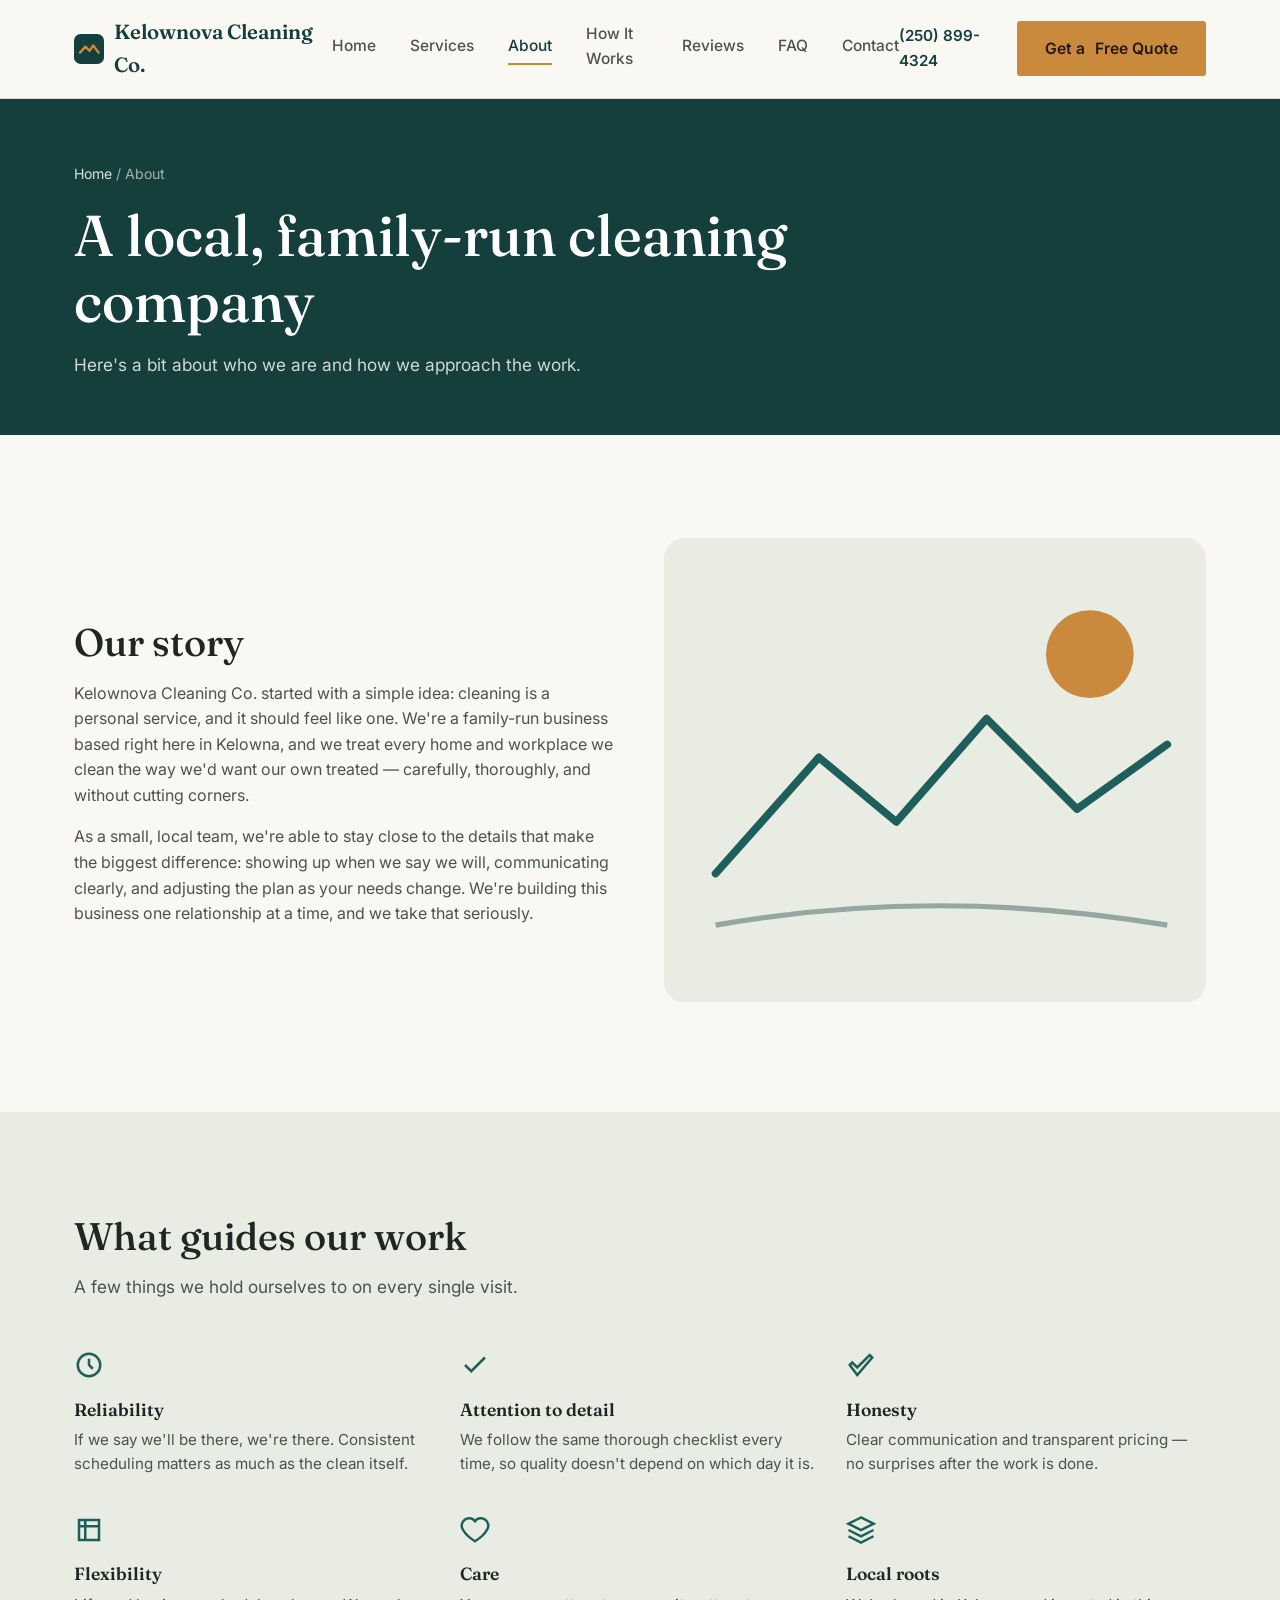
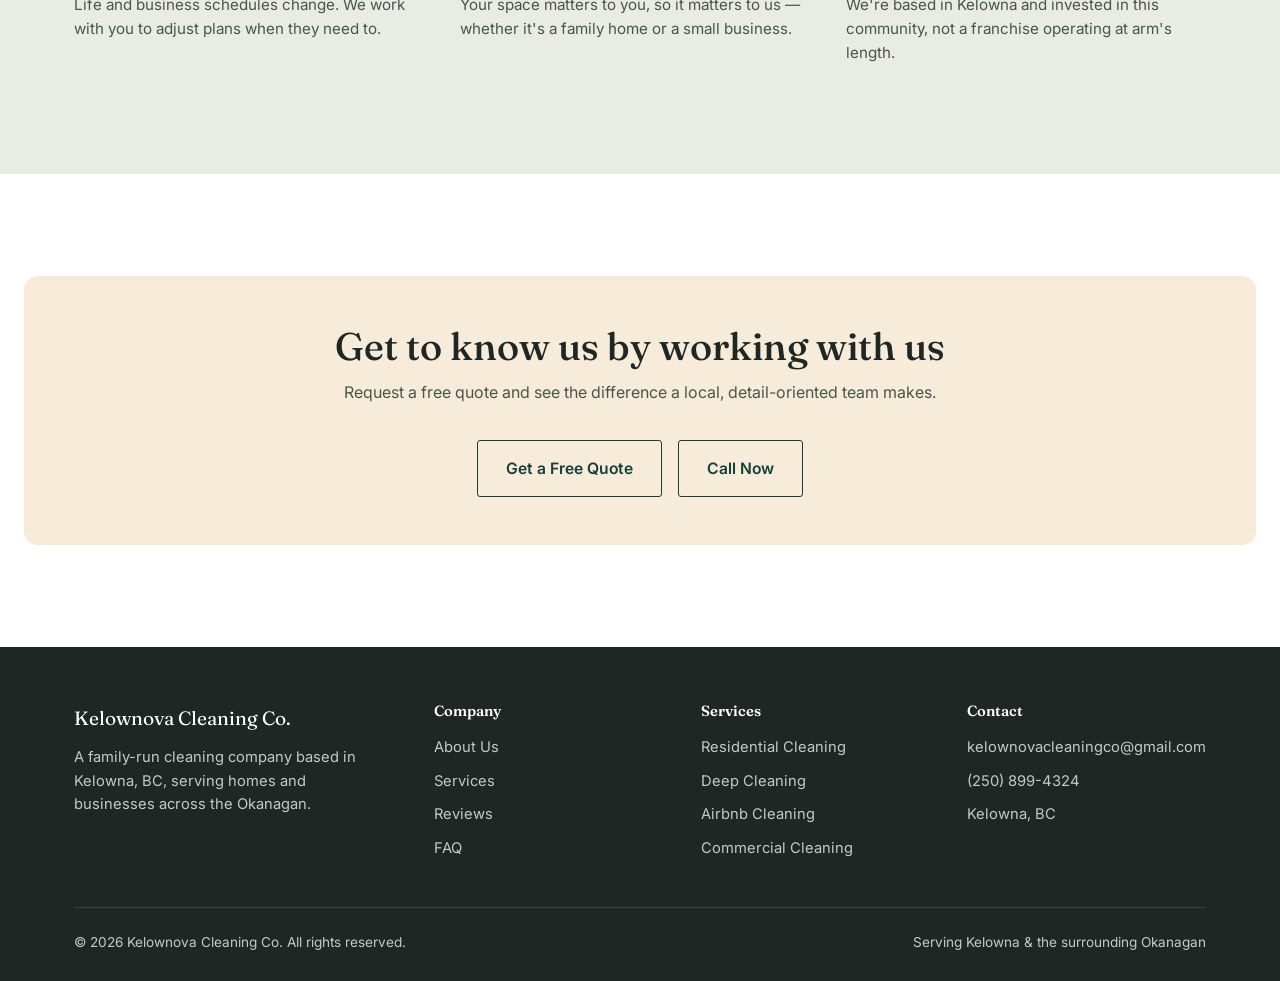
==== about.html @ 409ff2c6 "Add files via upload" ====
<!DOCTYPE html>
<html lang="en-CA">
<head>
<meta charset="UTF-8">
<meta name="viewport" content="width=device-width, initial-scale=1.0">
<title>About Us | Kelownova Cleaning Co. | Kelowna, BC</title>
<meta name="description" content="Kelownova Cleaning Co. is a family-run cleaning company based in Kelowna, BC. Learn about who we are and how we approach every clean.">
<link rel="canonical" href="https://www.kelownovacleaningco.com/about.html">

<meta property="og:type" content="website">
<meta property="og:site_name" content="Kelownova Cleaning Co.">
<meta property="og:title" content="About Kelownova Cleaning Co.">
<meta property="og:description" content="A family-run cleaning company based in Kelowna, BC.">
<meta property="og:url" content="https://www.kelownovacleaningco.com/about.html">
<meta property="og:image" content="https://www.kelownovacleaningco.com/assets/og-image.jpg">
<meta property="og:locale" content="en_CA">
<meta name="twitter:card" content="summary_large_image">

<link rel="icon" href="data:image/svg+xml,<svg xmlns=%22http://www.w3.org/2000/svg%22 viewBox=%220 0 100 100%22><rect width=%22100%22 height=%22100%22 rx=%2222%22 fill=%22%23143f3c%22/><path d=%22M20 62 L38 42 L52 56 L64 38 L82 62%22 stroke=%22%23c98a3e%22 stroke-width=%228%22 fill=%22none%22 stroke-linecap=%22round%22 stroke-linejoin=%22round%22/></svg>">

<link rel="preconnect" href="https://fonts.googleapis.com">
<link rel="preconnect" href="https://fonts.gstatic.com" crossorigin>
<link href="https://fonts.googleapis.com/css2?family=Fraunces:opsz,wght@9..144,500;9..144,600&family=Inter:wght@400;500;600;700&display=swap" rel="stylesheet">
<link rel="stylesheet" href="style.css">
</head>
<body>

<a class="skip-link" href="#main">Skip to main content</a>

<header class="site-header">
  <nav class="nav container" aria-label="Primary">
    <a href="index.html" class="brand">
      <svg width="30" height="30" viewBox="0 0 100 100" aria-hidden="true"><rect width="100" height="100" rx="22" fill="#143f3c"/><path d="M20 62 L38 42 L52 56 L64 38 L82 62" stroke="#c98a3e" stroke-width="8" fill="none" stroke-linecap="round" stroke-linejoin="round"/></svg>
      Kelownova Cleaning Co.
    </a>
    <button class="nav-toggle" aria-expanded="false" aria-controls="nav-links" aria-label="Toggle navigation menu">
      <span></span><span></span><span></span>
    </button>
    <div class="nav-links" id="nav-links">
      <a href="index.html">Home</a>
      <a href="services.html">Services</a>
      <a href="about.html" aria-current="page">About</a>
      <a href="index.html#how-it-works">How It Works</a>
      <a href="index.html#reviews">Reviews</a>
      <a href="index.html#faq">FAQ</a>
      <a href="contact.html">Contact</a>
    </div>
    <div class="nav-cta">
      <span class="nav-phone">(250) 899-4324</span>
      <a href="contact.html" class="btn btn-primary"><span class="btn-text-full">Get a</span> Free Quote</a>
    </div>
  </nav>
</header>

<main id="main">

  <div class="page-hero">
    <div class="container">
      <div class="breadcrumb"><a href="index.html">Home</a> / About</div>
      <h1>A local, family-run cleaning company</h1>
      <p>Here's a bit about who we are and how we approach the work.</p>
    </div>
  </div>

  <section class="bg-cream">
    <div class="container">
      <div class="about-hero-split">
        <div class="reveal">
          <h2>Our story</h2>
          <p>Kelownova Cleaning Co. started with a simple idea: cleaning is a personal service, and it should feel like one. We're a family-run business based right here in Kelowna, and we treat every home and workplace we clean the way we'd want our own treated &mdash; carefully, thoroughly, and without cutting corners.</p>
          <p>As a small, local team, we're able to stay close to the details that make the biggest difference: showing up when we say we will, communicating clearly, and adjusting the plan as your needs change. We're building this business one relationship at a time, and we take that seriously.</p>
        </div>
        <div class="reveal" aria-hidden="true">
          <svg viewBox="0 0 420 360" fill="none" xmlns="http://www.w3.org/2000/svg">
            <rect width="420" height="360" rx="16" fill="#e8ece3"/>
            <path d="M40 260 L120 170 L180 220 L250 140 L320 210 L390 160" stroke="#1f5f5b" stroke-width="6" fill="none" stroke-linecap="round" stroke-linejoin="round"/>
            <circle cx="330" cy="90" r="34" fill="#c98a3e"/>
            <path d="M40 300 Q210 270 390 300" stroke="#143f3c" stroke-width="4" fill="none" opacity="0.4"/>
          </svg>
        </div>
      </div>
    </div>
  </section>

  <section class="why">
    <div class="container">
      <div class="section-head reveal">
        <h2>What guides our work</h2>
        <p>A few things we hold ourselves to on every single visit.</p>
      </div>
      <div class="values-grid">
        <div class="value-card reveal">
          <svg width="30" height="30" viewBox="0 0 24 24" fill="none" stroke="#1f5f5b" stroke-width="2"><circle cx="12" cy="12" r="9"/><path d="M12 7v5l3 3"/></svg>
          <h3>Reliability</h3>
          <p>If we say we'll be there, we're there. Consistent scheduling matters as much as the clean itself.</p>
        </div>
        <div class="value-card reveal">
          <svg width="30" height="30" viewBox="0 0 24 24" fill="none" stroke="#1f5f5b" stroke-width="2"><path d="M20 6L9 17l-5-5"/></svg>
          <h3>Attention to detail</h3>
          <p>We follow the same thorough checklist every time, so quality doesn't depend on which day it is.</p>
        </div>
        <div class="value-card reveal">
          <svg width="30" height="30" viewBox="0 0 24 24" fill="none" stroke="#1f5f5b" stroke-width="2"><path d="M3 12l2-2 4 4L19 4l2 2L9 20z"/></svg>
          <h3>Honesty</h3>
          <p>Clear communication and transparent pricing &mdash; no surprises after the work is done.</p>
        </div>
        <div class="value-card reveal">
          <svg width="30" height="30" viewBox="0 0 24 24" fill="none" stroke="#1f5f5b" stroke-width="2"><path d="M4 4h16v16H4zM4 9h16M9 4v16"/></svg>
          <h3>Flexibility</h3>
          <p>Life and business schedules change. We work with you to adjust plans when they need to.</p>
        </div>
        <div class="value-card reveal">
          <svg width="30" height="30" viewBox="0 0 24 24" fill="none" stroke="#1f5f5b" stroke-width="2"><path d="M12 21s-7-4.35-9.5-9A5.5 5.5 0 0112 5a5.5 5.5 0 019.5 7c-2.5 4.65-9.5 9-9.5 9z"/></svg>
          <h3>Care</h3>
          <p>Your space matters to you, so it matters to us &mdash; whether it's a family home or a small business.</p>
        </div>
        <div class="value-card reveal">
          <svg width="30" height="30" viewBox="0 0 24 24" fill="none" stroke="#1f5f5b" stroke-width="2"><path d="M12 2L2 7l10 5 10-5-10-5zM2 17l10 5 10-5M2 12l10 5 10-5"/></svg>
          <h3>Local roots</h3>
          <p>We're based in Kelowna and invested in this community, not a franchise operating at arm's length.</p>
        </div>
      </div>
    </div>
  </section>

  <section class="bg-paper">
    <div class="cta-banner reveal">
      <h2>Get to know us by working with us</h2>
      <p>Request a free quote and see the difference a local, detail-oriented team makes.</p>
      <div class="hero-actions">
        <a href="contact.html" class="btn btn-outline">Get a Free Quote</a>
        <a href="tel:+12508994324" class="btn btn-outline">Call Now</a>
      </div>
    </div>
  </section>

</main>

<footer class="site-footer">
  <div class="container">
    <div class="footer-grid">
      <div>
        <div class="footer-brand">Kelownova Cleaning Co.</div>
        <p style="max-width:32ch; font-size:0.92rem;">A family-run cleaning company based in Kelowna, BC, serving homes and businesses across the Okanagan.</p>
      </div>
      <div>
        <h4>Company</h4>
        <ul>
          <li><a href="about.html">About Us</a></li>
          <li><a href="services.html">Services</a></li>
          <li><a href="index.html#reviews">Reviews</a></li>
          <li><a href="index.html#faq">FAQ</a></li>
        </ul>
      </div>
      <div>
        <h4>Services</h4>
        <ul>
          <li><a href="services.html#residential">Residential Cleaning</a></li>
          <li><a href="services.html#deep-cleaning">Deep Cleaning</a></li>
          <li><a href="services.html#airbnb">Airbnb Cleaning</a></li>
          <li><a href="services.html#commercial">Commercial Cleaning</a></li>
        </ul>
      </div>
      <div>
        <h4>Contact</h4>
        <ul>
          <li><a href="mailto:kelownovacleaningco@gmail.com">kelownovacleaningco@gmail.com</a></li>
          <li><a href="tel:+12508994324">(250) 899-4324</a></li>
          <li>Kelowna, BC</li>
        </ul>
      </div>
    </div>
    <div class="footer-bottom">
      <span>&copy; <span id="year"></span> Kelownova Cleaning Co. All rights reserved.</span>
      <span>Serving Kelowna &amp; the surrounding Okanagan</span>
    </div>
  </div>
</footer>

<script src="script.js"></script>
</body>
</html>
---- style.css ----
/* ============================================================
   Kelownova Cleaning Co. — Stylesheet
   Design language: Okanagan lake + orchard, warm and grounded.
   Fonts: Fraunces (display) / Inter (body & UI)
   ============================================================ */

/* ---------- Reset ---------- */
*,
*::before,
*::after {
  box-sizing: border-box;
}

html {
  scroll-behavior: smooth;
}

@media (prefers-reduced-motion: reduce) {
  html {
    scroll-behavior: auto;
  }
  *,
  *::before,
  *::after {
    animation-duration: 0.01ms !important;
    animation-iteration-count: 1 !important;
    transition-duration: 0.01ms !important;
    scroll-behavior: auto !important;
  }
}

body,
h1, h2, h3, h4, p, ul, ol, figure {
  margin: 0;
}

ul, ol {
  padding: 0;
  list-style: none;
}

img {
  max-width: 100%;
  display: block;
}

a {
  color: inherit;
  text-decoration: none;
}

button {
  font: inherit;
  cursor: pointer;
  border: none;
  background: none;
}

input, select, textarea {
  font: inherit;
  color: inherit;
}

/* ---------- Tokens ---------- */
:root {
  --cream: #faf8f3;
  --paper: #ffffff;
  --ink: #1e2723;
  --ink-soft: #4a544e;
  --lake: #1f5f5b;
  --lake-dark: #143f3c;
  --lake-tint: #e7f0ee;
  --gold: #c98a3e;
  --gold-dark: #a86f2c;
  --gold-tint: #f7ecd9;
  --sage: #e8ece3;
  --line: #ddd8ca;
  --shadow: 0 20px 40px -24px rgba(20, 34, 30, 0.35);

  --font-display: "Fraunces", Georgia, serif;
  --font-body: "Inter", -apple-system, BlinkMacSystemFont, "Segoe UI", sans-serif;

  --max: 1180px;
  --radius: 6px;
  --radius-lg: 14px;
}

/* ---------- Base ---------- */
body {
  font-family: var(--font-body);
  color: var(--ink);
  background: var(--cream);
  line-height: 1.6;
  -webkit-font-smoothing: antialiased;
}

h1, h2, h3, h4 {
  font-family: var(--font-display);
  color: var(--ink);
  line-height: 1.15;
  font-weight: 600;
}

h1 { font-size: clamp(2.3rem, 4.5vw, 3.6rem); font-weight: 500; }
h2 { font-size: clamp(1.8rem, 3vw, 2.5rem); font-weight: 500; }
h3 { font-size: 1.35rem; }

p {
  max-width: 62ch;
}

.container {
  width: 100%;
  max-width: var(--max);
  margin-inline: auto;
  padding-inline: 24px;
}

section {
  padding-block: clamp(56px, 8vw, 104px);
}

.section-head {
  max-width: 640px;
  margin-bottom: 44px;
}

.section-head p {
  color: var(--ink-soft);
  font-size: 1.08rem;
  margin-top: 14px;
}

.section-head.center {
  margin-inline: auto;
  text-align: center;
}

/* Skip link */
.skip-link {
  position: absolute;
  left: -999px;
  top: auto;
  background: var(--lake-dark);
  color: #fff;
  padding: 12px 20px;
  border-radius: var(--radius);
  z-index: 200;
}

.skip-link:focus {
  left: 24px;
  top: 24px;
}

/* Focus visibility */
a:focus-visible,
button:focus-visible,
input:focus-visible,
select:focus-visible,
textarea:focus-visible,
summary:focus-visible {
  outline: 2.5px solid var(--gold-dark);
  outline-offset: 3px;
  border-radius: 3px;
}

/* ---------- Buttons ---------- */
.btn {
  display: inline-flex;
  align-items: center;
  gap: 10px;
  padding: 15px 28px;
  border-radius: 3px;
  font-weight: 600;
  font-size: 0.98rem;
  transition: transform 0.18s ease, box-shadow 0.18s ease, background 0.18s ease;
  white-space: nowrap;
}

.btn-primary {
  background: var(--gold);
  color: #26170a;
}

.btn-primary:hover {
  background: var(--gold-dark);
  transform: translateY(-1px);
}

.btn-secondary {
  background: transparent;
  color: var(--paper);
  border: 1.5px solid rgba(255, 255, 255, 0.55);
}

.btn-secondary:hover {
  background: rgba(255, 255, 255, 0.12);
}

.btn-outline {
  background: transparent;
  color: var(--lake-dark);
  border: 1.5px solid var(--lake-dark);
}

.btn-outline:hover {
  background: var(--lake-dark);
  color: #fff;
}

.btn-block {
  width: 100%;
  justify-content: center;
}

/* ---------- Header ---------- */
.site-header {
  position: sticky;
  top: 0;
  z-index: 100;
  background: rgba(250, 248, 243, 0.92);
  backdrop-filter: blur(8px);
  border-bottom: 1px solid var(--line);
}

.nav {
  display: flex;
  align-items: center;
  justify-content: space-between;
  padding-block: 16px;
}

.brand {
  display: flex;
  align-items: center;
  gap: 10px;
  font-family: var(--font-display);
  font-size: 1.28rem;
  color: var(--lake-dark);
  font-weight: 600;
}

.brand svg { flex-shrink: 0; }

.nav-links {
  display: flex;
  align-items: center;
  gap: 34px;
}

.nav-links a {
  font-size: 0.97rem;
  font-weight: 500;
  color: var(--ink-soft);
  position: relative;
  padding-bottom: 4px;
}

.nav-links a:hover,
.nav-links a[aria-current="page"] {
  color: var(--lake-dark);
}

.nav-links a[aria-current="page"]::after {
  content: "";
  position: absolute;
  left: 0;
  right: 0;
  bottom: -2px;
  height: 2px;
  background: var(--gold);
}

.nav-cta {
  display: flex;
  align-items: center;
  gap: 18px;
}

.nav-phone {
  display: none;
  font-weight: 600;
  color: var(--lake-dark);
  font-size: 0.95rem;
}

.nav-toggle {
  display: none;
  flex-direction: column;
  gap: 5px;
  padding: 8px;
}

.nav-toggle span {
  width: 24px;
  height: 2px;
  background: var(--ink);
  transition: transform 0.2s ease, opacity 0.2s ease;
}

.nav-toggle[aria-expanded="true"] span:nth-child(1) {
  transform: translateY(7px) rotate(45deg);
}
.nav-toggle[aria-expanded="true"] span:nth-child(2) {
  opacity: 0;
}
.nav-toggle[aria-expanded="true"] span:nth-child(3) {
  transform: translateY(-7px) rotate(-45deg);
}

@media (min-width: 860px) {
  .nav-phone { display: block; }
}

@media (max-width: 859px) {
  .nav-toggle { display: flex; }

  .nav-links {
    position: fixed;
    inset: 65px 0 0 0;
    background: var(--cream);
    flex-direction: column;
    justify-content: flex-start;
    align-items: flex-start;
    padding: 32px 28px;
    gap: 22px;
    transform: translateX(100%);
    transition: transform 0.28s ease;
    overflow-y: auto;
  }

  .nav-links.open {
    transform: translateX(0);
  }

  .nav-links a {
    font-size: 1.15rem;
  }

  .nav-cta .btn span.btn-text-full { display: none; }
}

/* ---------- Hero ---------- */
.hero {
  background: var(--lake-dark);
  color: #fff;
  position: relative;
  overflow: hidden;
}

.hero .container {
  display: grid;
  grid-template-columns: 1.1fr 0.9fr;
  gap: 48px;
  align-items: center;
  padding-block: clamp(56px, 9vw, 110px);
}

.hero-eyebrow {
  color: var(--gold);
  font-weight: 600;
  font-size: 0.95rem;
  margin-bottom: 18px;
  display: block;
}

.hero h1 {
  color: #fff;
}

.hero-lede {
  color: rgba(255, 255, 255, 0.82);
  font-size: 1.15rem;
  margin-top: 22px;
  max-width: 46ch;
}

.hero-actions {
  display: flex;
  flex-wrap: wrap;
  gap: 16px;
  margin-top: 34px;
}

.hero-trust {
  display: flex;
  gap: 28px;
  margin-top: 46px;
  flex-wrap: wrap;
}

.hero-trust div {
  border-left: 2px solid rgba(255, 255, 255, 0.25);
  padding-left: 14px;
}

.hero-trust strong {
  display: block;
  font-family: var(--font-display);
  font-size: 1.15rem;
  color: var(--gold);
}

.hero-trust span {
  font-size: 0.88rem;
  color: rgba(255, 255, 255, 0.7);
}

.hero-art {
  position: relative;
}

.hero-art svg {
  width: 100%;
  height: auto;
}

@media (max-width: 900px) {
  .hero .container {
    grid-template-columns: 1fr;
  }
  .hero-art {
    order: -1;
    max-width: 340px;
    margin-inline: auto;
  }
}

/* ---------- Trust bar ---------- */
.trust-bar {
  background: var(--paper);
  border-bottom: 1px solid var(--line);
  padding-block: 26px;
}

.trust-bar .container {
  display: flex;
  flex-wrap: wrap;
  gap: 20px 40px;
  justify-content: space-between;
  align-items: center;
}

.trust-item {
  display: flex;
  align-items: center;
  gap: 10px;
  font-size: 0.93rem;
  color: var(--ink-soft);
  font-weight: 500;
}

.trust-item svg {
  color: var(--lake);
  flex-shrink: 0;
}

/* ---------- Cards / grids ---------- */
.grid-3 {
  display: grid;
  grid-template-columns: repeat(3, 1fr);
  gap: 26px;
}

.grid-2 {
  display: grid;
  grid-template-columns: repeat(2, 1fr);
  gap: 26px;
}

@media (max-width: 860px) {
  .grid-3 { grid-template-columns: 1fr 1fr; }
}
@media (max-width: 600px) {
  .grid-3, .grid-2 { grid-template-columns: 1fr; }
}

.service-card {
  background: var(--paper);
  border: 1px solid var(--line);
  border-radius: var(--radius-lg);
  padding: 30px 26px;
  transition: border-color 0.2s ease, transform 0.2s ease;
}

.service-card:hover {
  border-color: var(--lake);
  transform: translateY(-3px);
}

.service-card .icon {
  width: 46px;
  height: 46px;
  border-radius: 10px;
  background: var(--lake-tint);
  color: var(--lake-dark);
  display: flex;
  align-items: center;
  justify-content: center;
  margin-bottom: 18px;
}

.service-card h3 {
  margin-bottom: 10px;
  font-size: 1.2rem;
}

.service-card p {
  color: var(--ink-soft);
  font-size: 0.97rem;
}

.service-card a.card-link {
  display: inline-block;
  margin-top: 16px;
  font-weight: 600;
  color: var(--lake-dark);
  font-size: 0.92rem;
  border-bottom: 1.5px solid var(--gold);
}

/* ---------- Why choose us ---------- */
.why {
  background: var(--sage);
}

.why-list {
  display: grid;
  grid-template-columns: repeat(2, 1fr);
  gap: 30px 40px;
}

@media (max-width: 700px) {
  .why-list { grid-template-columns: 1fr; }
}

.why-item {
  display: flex;
  gap: 18px;
}

.why-item .num {
  font-family: var(--font-display);
  font-size: 1.6rem;
  color: var(--gold-dark);
  flex-shrink: 0;
  width: 44px;
}

.why-item h3 {
  font-size: 1.1rem;
  margin-bottom: 6px;
}

.why-item p {
  color: var(--ink-soft);
  font-size: 0.96rem;
}

/* ---------- How it works ---------- */
.steps {
  display: grid;
  grid-template-columns: repeat(4, 1fr);
  gap: 26px;
  counter-reset: step;
}

@media (max-width: 900px) {
  .steps { grid-template-columns: 1fr 1fr; }
}
@media (max-width: 560px) {
  .steps { grid-template-columns: 1fr; }
}

.step {
  position: relative;
  padding-top: 8px;
}

.step .step-number {
  font-family: var(--font-display);
  font-size: 2.4rem;
  color: var(--lake);
  opacity: 0.35;
  display: block;
  margin-bottom: 10px;
}

.step h3 {
  font-size: 1.08rem;
  margin-bottom: 8px;
}

.step p {
  color: var(--ink-soft);
  font-size: 0.94rem;
}

/* ---------- Reviews ---------- */
.reviews {
  background: var(--lake-dark);
  color: #fff;
}

.reviews .section-head p {
  color: rgba(255, 255, 255, 0.75);
}

.reviews .section-head h2 {
  color: #fff;
}

.review-card {
  background: rgba(255, 255, 255, 0.06);
  border: 1px dashed rgba(255, 255, 255, 0.3);
  border-radius: var(--radius-lg);
  padding: 28px;
}

.review-card .stars {
  color: var(--gold);
  letter-spacing: 2px;
  margin-bottom: 14px;
}

.review-card p.quote {
  font-style: italic;
  color: rgba(255, 255, 255, 0.85);
  font-size: 0.98rem;
}

.review-card .who {
  margin-top: 16px;
  font-size: 0.88rem;
  color: rgba(255, 255, 255, 0.6);
}

/* ---------- Service area ---------- */
.area-list {
  display: flex;
  flex-wrap: wrap;
  gap: 12px;
  margin-top: 8px;
}

.area-chip {
  padding: 9px 18px;
  background: var(--paper);
  border: 1px solid var(--line);
  border-radius: 999px;
  font-size: 0.9rem;
  font-weight: 500;
  color: var(--ink-soft);
}

/* ---------- FAQ ---------- */
.faq-list {
  max-width: 780px;
}

.faq-item {
  border-bottom: 1px solid var(--line);
}

.faq-item summary {
  padding: 20px 4px;
  font-weight: 600;
  font-size: 1.02rem;
  cursor: pointer;
  display: flex;
  justify-content: space-between;
  align-items: center;
  gap: 16px;
  list-style: none;
}

.faq-item summary::-webkit-details-marker {
  display: none;
}

.faq-item summary .plus {
  flex-shrink: 0;
  width: 22px;
  height: 22px;
  position: relative;
}

.faq-item summary .plus::before,
.faq-item summary .plus::after {
  content: "";
  position: absolute;
  background: var(--lake-dark);
  transition: transform 0.2s ease;
}

.faq-item summary .plus::before {
  left: 0; top: 50%; width: 100%; height: 2px; transform: translateY(-50%);
}

.faq-item summary .plus::after {
  top: 0; left: 50%; height: 100%; width: 2px; transform: translateX(-50%);
}

.faq-item[open] summary .plus::after {
  transform: translateX(-50%) rotate(90deg);
  opacity: 0;
}

.faq-item .faq-answer {
  padding: 0 4px 22px;
  color: var(--ink-soft);
  max-width: 68ch;
}

/* ---------- CTA banner ---------- */
.cta-banner {
  background: var(--gold-tint);
  border-radius: var(--radius-lg);
  padding: 48px;
  text-align: center;
  margin-inline: 24px;
}

.cta-banner h2 {
  margin-bottom: 12px;
}

.cta-banner p {
  color: var(--ink-soft);
  margin-inline: auto;
  margin-bottom: 26px;
}

.cta-banner .hero-actions {
  justify-content: center;
}

/* ---------- Footer ---------- */
.site-footer {
  background: var(--ink);
  color: rgba(255, 255, 255, 0.75);
  padding-block: 56px 28px;
}

.footer-grid {
  display: grid;
  grid-template-columns: 1.4fr 1fr 1fr 1fr;
  gap: 32px;
  padding-bottom: 36px;
  border-bottom: 1px solid rgba(255, 255, 255, 0.12);
}

@media (max-width: 760px) {
  .footer-grid { grid-template-columns: 1fr 1fr; }
}
@media (max-width: 480px) {
  .footer-grid { grid-template-columns: 1fr; }
}

.footer-brand {
  font-family: var(--font-display);
  color: #fff;
  font-size: 1.2rem;
  margin-bottom: 12px;
}

.footer-grid h4 {
  color: #fff;
  font-size: 0.92rem;
  margin-bottom: 16px;
  font-weight: 600;
}

.footer-grid ul li {
  margin-bottom: 10px;
  font-size: 0.92rem;
}

.footer-grid ul li a:hover {
  color: #fff;
}

.footer-bottom {
  padding-top: 24px;
  font-size: 0.85rem;
  display: flex;
  justify-content: space-between;
  flex-wrap: wrap;
  gap: 10px;
}

/* ---------- Page hero (interior pages) ---------- */
.page-hero {
  background: var(--lake-dark);
  color: #fff;
  padding-block: 64px 56px;
}

.page-hero h1 {
  color: #fff;
  max-width: 20ch;
}

.page-hero p {
  color: rgba(255, 255, 255, 0.8);
  margin-top: 16px;
  font-size: 1.08rem;
}

.breadcrumb {
  font-size: 0.88rem;
  color: rgba(255, 255, 255, 0.6);
  margin-bottom: 18px;
}

.breadcrumb a { color: rgba(255, 255, 255, 0.85); }

/* ---------- Services page ---------- */
.service-detail {
  display: grid;
  grid-template-columns: 0.9fr 1.1fr;
  gap: 48px;
  align-items: start;
  padding-block: 52px;
  border-bottom: 1px solid var(--line);
}

.service-detail:last-of-type {
  border-bottom: none;
}

@media (max-width: 800px) {
  .service-detail {
    grid-template-columns: 1fr;
    gap: 22px;
  }
}

.service-detail .icon-lg {
  width: 58px;
  height: 58px;
  border-radius: 14px;
  background: var(--lake-tint);
  color: var(--lake-dark);
  display: flex;
  align-items: center;
  justify-content: center;
  margin-bottom: 18px;
}

.service-detail .tag {
  display: inline-block;
  background: var(--gold-tint);
  color: var(--gold-dark);
  font-size: 0.82rem;
  font-weight: 600;
  padding: 5px 12px;
  border-radius: 999px;
  margin-bottom: 14px;
}

.service-detail-body ul {
  margin-top: 18px;
  display: grid;
  gap: 10px;
}

.service-detail-body ul li {
  display: flex;
  gap: 10px;
  font-size: 0.96rem;
  color: var(--ink-soft);
}

.service-detail-body ul li svg {
  flex-shrink: 0;
  color: var(--lake);
  margin-top: 3px;
}

.service-detail-body .btn {
  margin-top: 22px;
}

/* ---------- About page ---------- */
.about-hero-split {
  display: grid;
  grid-template-columns: 1fr 1fr;
  gap: 48px;
  align-items: center;
}

@media (max-width: 800px) {
  .about-hero-split { grid-template-columns: 1fr; }
}

.about-hero-split p {
  color: var(--ink-soft);
  margin-top: 16px;
}

.values-grid {
  display: grid;
  grid-template-columns: repeat(3, 1fr);
  gap: 26px;
}

@media (max-width: 760px) {
  .values-grid { grid-template-columns: 1fr; }
}

.value-card {
  padding: 6px 0;
}

.value-card h3 {
  font-size: 1.1rem;
  margin: 12px 0 8px;
}

.value-card p {
  color: var(--ink-soft);
  font-size: 0.95rem;
}

/* ---------- Contact page / form ---------- */
.contact-wrap {
  display: grid;
  grid-template-columns: 1fr 1.25fr;
  gap: 48px;
  align-items: start;
}

@media (max-width: 900px) {
  .contact-wrap { grid-template-columns: 1fr; }
}

.contact-info-card {
  background: var(--paper);
  border: 1px solid var(--line);
  border-radius: var(--radius-lg);
  padding: 30px;
}

.contact-info-card h3 {
  font-size: 1.1rem;
  margin-bottom: 18px;
}

.contact-info-row {
  display: flex;
  gap: 14px;
  margin-bottom: 20px;
  align-items: flex-start;
}

.contact-info-row svg {
  color: var(--lake);
  flex-shrink: 0;
  margin-top: 2px;
}

.contact-info-row strong {
  display: block;
  font-size: 0.95rem;
}

.contact-info-row span,
.contact-info-row a {
  font-size: 0.92rem;
  color: var(--ink-soft);
}

.contact-info-row a:hover { color: var(--lake-dark); }

.quote-form {
  background: var(--paper);
  border: 1px solid var(--line);
  border-radius: var(--radius-lg);
  padding: 36px;
}

.form-row {
  display: grid;
  grid-template-columns: 1fr 1fr;
  gap: 20px;
}

@media (max-width: 560px) {
  .form-row { grid-template-columns: 1fr; }
}

.form-field {
  margin-bottom: 20px;
}

.form-field label {
  display: block;
  font-size: 0.9rem;
  font-weight: 600;
  margin-bottom: 7px;
}

.form-field .req {
  color: var(--gold-dark);
}

.form-field input,
.form-field select,
.form-field textarea {
  width: 100%;
  padding: 12px 14px;
  border: 1px solid var(--line);
  border-radius: var(--radius);
  background: var(--cream);
  font-size: 0.96rem;
  transition: border-color 0.18s ease;
}

.form-field input:focus,
.form-field select:focus,
.form-field textarea:focus {
  border-color: var(--lake);
  outline: none;
}

.form-field textarea {
  resize: vertical;
  min-height: 110px;
}

.form-note {
  font-size: 0.86rem;
  color: var(--ink-soft);
  margin-top: 14px;
}

.form-status {
  margin-top: 16px;
  padding: 14px 16px;
  border-radius: var(--radius);
  font-size: 0.92rem;
  display: none;
}

.form-status.visible {
  display: block;
}

.form-status.success {
  background: var(--lake-tint);
  color: var(--lake-dark);
}

.form-status.error {
  background: #fbe6e2;
  color: #8a3220;
}

/* ---------- Reveal-on-scroll ---------- */
.reveal {
  opacity: 0;
  transform: translateY(16px);
  transition: opacity 0.6s ease, transform 0.6s ease;
}

.reveal.in-view {
  opacity: 1;
  transform: translateY(0);
}

@media (prefers-reduced-motion: reduce) {
  .reveal {
    opacity: 1;
    transform: none;
  }
}

/* ---------- Misc ---------- */
.divider-note {
  text-align: center;
  color: var(--ink-soft);
  font-size: 0.9rem;
  margin-top: 30px;
}

.bg-paper { background: var(--paper); }
.bg-cream { background: var(--cream); }

.text-center { text-align: center; }
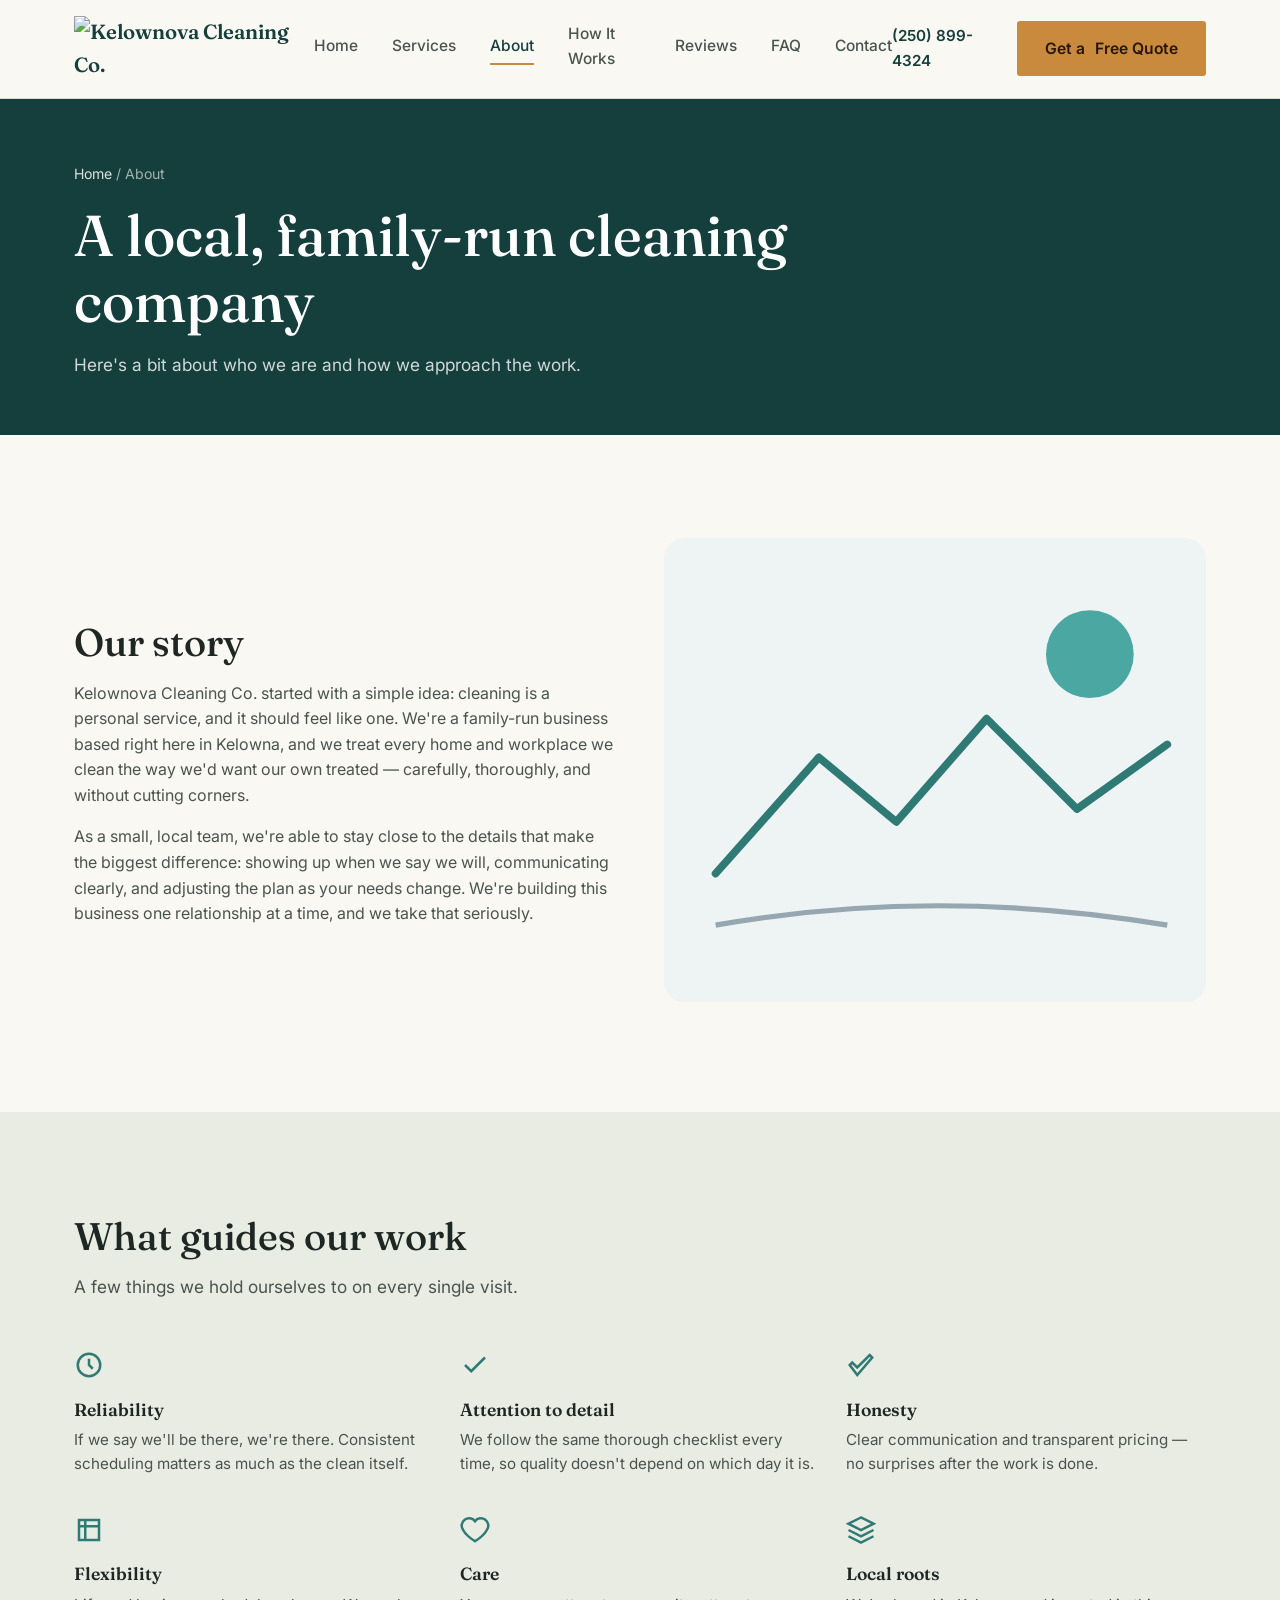
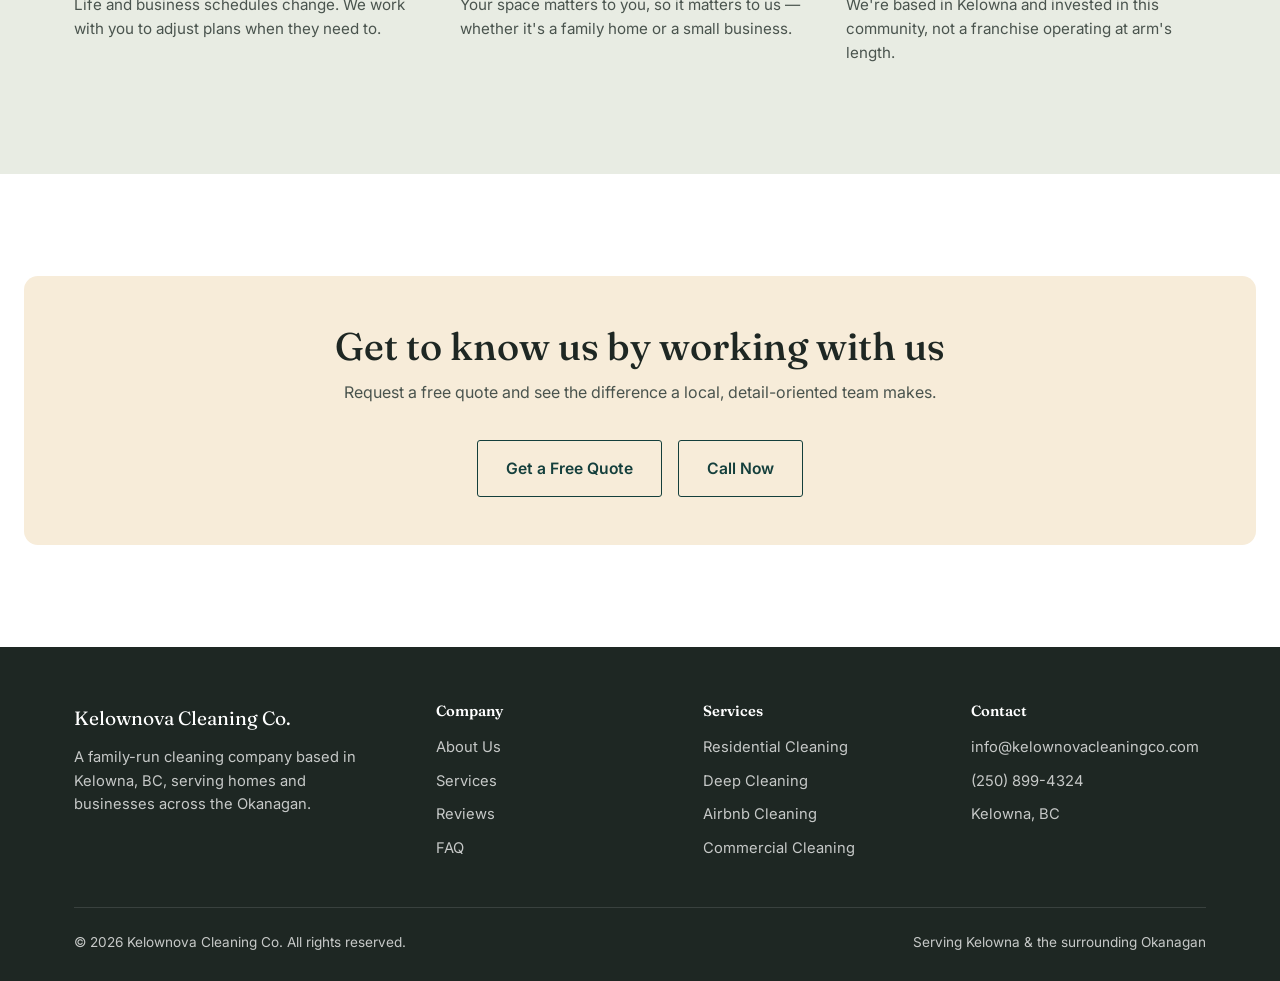
==== commit a4aa1b22: "Add files via upload" ====
--- a/about.html
+++ b/about.html
@@ -16,7 +16,9 @@
 <meta property="og:locale" content="en_CA">
 <meta name="twitter:card" content="summary_large_image">
 
-<link rel="icon" href="data:image/svg+xml,<svg xmlns=%22http://www.w3.org/2000/svg%22 viewBox=%220 0 100 100%22><rect width=%22100%22 height=%22100%22 rx=%2222%22 fill=%22%23143f3c%22/><path d=%22M20 62 L38 42 L52 56 L64 38 L82 62%22 stroke=%22%23c98a3e%22 stroke-width=%228%22 fill=%22none%22 stroke-linecap=%22round%22 stroke-linejoin=%22round%22/></svg>">
+<link rel="icon" type="image/png" sizes="32x32" href="assets/favicon-32.png">
+<link rel="icon" type="image/png" sizes="256x256" href="assets/favicon-256.png">
+<link rel="apple-touch-icon" href="assets/favicon-256.png">
 
 <link rel="preconnect" href="https://fonts.googleapis.com">
 <link rel="preconnect" href="https://fonts.gstatic.com" crossorigin>
@@ -29,10 +31,7 @@
 
 <header class="site-header">
   <nav class="nav container" aria-label="Primary">
-    <a href="index.html" class="brand">
-      <svg width="30" height="30" viewBox="0 0 100 100" aria-hidden="true"><rect width="100" height="100" rx="22" fill="#143f3c"/><path d="M20 62 L38 42 L52 56 L64 38 L82 62" stroke="#c98a3e" stroke-width="8" fill="none" stroke-linecap="round" stroke-linejoin="round"/></svg>
-      Kelownova Cleaning Co.
-    </a>
+    <a href="index.html" class="brand"><img src="assets/logo.png" alt="Kelownova Cleaning Co." class="logo-img"></a>
     <button class="nav-toggle" aria-expanded="false" aria-controls="nav-links" aria-label="Toggle navigation menu">
       <span></span><span></span><span></span>
     </button>
@@ -72,10 +71,10 @@
         </div>
         <div class="reveal" aria-hidden="true">
           <svg viewBox="0 0 420 360" fill="none" xmlns="http://www.w3.org/2000/svg">
-            <rect width="420" height="360" rx="16" fill="#e8ece3"/>
-            <path d="M40 260 L120 170 L180 220 L250 140 L320 210 L390 160" stroke="#1f5f5b" stroke-width="6" fill="none" stroke-linecap="round" stroke-linejoin="round"/>
-            <circle cx="330" cy="90" r="34" fill="#c98a3e"/>
-            <path d="M40 300 Q210 270 390 300" stroke="#143f3c" stroke-width="4" fill="none" opacity="0.4"/>
+            <rect width="420" height="360" rx="16" fill="#edf4f3"/>
+            <path d="M40 260 L120 170 L180 220 L250 140 L320 210 L390 160" stroke="#2f7a74" stroke-width="6" fill="none" stroke-linecap="round" stroke-linejoin="round"/>
+            <circle cx="330" cy="90" r="34" fill="#4ba7a2"/>
+            <path d="M40 300 Q210 270 390 300" stroke="#16324f" stroke-width="4" fill="none" opacity="0.4"/>
           </svg>
         </div>
       </div>
@@ -90,32 +89,32 @@
       </div>
       <div class="values-grid">
         <div class="value-card reveal">
-          <svg width="30" height="30" viewBox="0 0 24 24" fill="none" stroke="#1f5f5b" stroke-width="2"><circle cx="12" cy="12" r="9"/><path d="M12 7v5l3 3"/></svg>
+          <svg width="30" height="30" viewBox="0 0 24 24" fill="none" stroke="#2f7a74" stroke-width="2"><circle cx="12" cy="12" r="9"/><path d="M12 7v5l3 3"/></svg>
           <h3>Reliability</h3>
           <p>If we say we'll be there, we're there. Consistent scheduling matters as much as the clean itself.</p>
         </div>
         <div class="value-card reveal">
-          <svg width="30" height="30" viewBox="0 0 24 24" fill="none" stroke="#1f5f5b" stroke-width="2"><path d="M20 6L9 17l-5-5"/></svg>
+          <svg width="30" height="30" viewBox="0 0 24 24" fill="none" stroke="#2f7a74" stroke-width="2"><path d="M20 6L9 17l-5-5"/></svg>
           <h3>Attention to detail</h3>
           <p>We follow the same thorough checklist every time, so quality doesn't depend on which day it is.</p>
         </div>
         <div class="value-card reveal">
-          <svg width="30" height="30" viewBox="0 0 24 24" fill="none" stroke="#1f5f5b" stroke-width="2"><path d="M3 12l2-2 4 4L19 4l2 2L9 20z"/></svg>
+          <svg width="30" height="30" viewBox="0 0 24 24" fill="none" stroke="#2f7a74" stroke-width="2"><path d="M3 12l2-2 4 4L19 4l2 2L9 20z"/></svg>
           <h3>Honesty</h3>
           <p>Clear communication and transparent pricing &mdash; no surprises after the work is done.</p>
         </div>
         <div class="value-card reveal">
-          <svg width="30" height="30" viewBox="0 0 24 24" fill="none" stroke="#1f5f5b" stroke-width="2"><path d="M4 4h16v16H4zM4 9h16M9 4v16"/></svg>
+          <svg width="30" height="30" viewBox="0 0 24 24" fill="none" stroke="#2f7a74" stroke-width="2"><path d="M4 4h16v16H4zM4 9h16M9 4v16"/></svg>
           <h3>Flexibility</h3>
           <p>Life and business schedules change. We work with you to adjust plans when they need to.</p>
         </div>
         <div class="value-card reveal">
-          <svg width="30" height="30" viewBox="0 0 24 24" fill="none" stroke="#1f5f5b" stroke-width="2"><path d="M12 21s-7-4.35-9.5-9A5.5 5.5 0 0112 5a5.5 5.5 0 019.5 7c-2.5 4.65-9.5 9-9.5 9z"/></svg>
+          <svg width="30" height="30" viewBox="0 0 24 24" fill="none" stroke="#2f7a74" stroke-width="2"><path d="M12 21s-7-4.35-9.5-9A5.5 5.5 0 0112 5a5.5 5.5 0 019.5 7c-2.5 4.65-9.5 9-9.5 9z"/></svg>
           <h3>Care</h3>
           <p>Your space matters to you, so it matters to us &mdash; whether it's a family home or a small business.</p>
         </div>
         <div class="value-card reveal">
-          <svg width="30" height="30" viewBox="0 0 24 24" fill="none" stroke="#1f5f5b" stroke-width="2"><path d="M12 2L2 7l10 5 10-5-10-5zM2 17l10 5 10-5M2 12l10 5 10-5"/></svg>
+          <svg width="30" height="30" viewBox="0 0 24 24" fill="none" stroke="#2f7a74" stroke-width="2"><path d="M12 2L2 7l10 5 10-5-10-5zM2 17l10 5 10-5M2 12l10 5 10-5"/></svg>
           <h3>Local roots</h3>
           <p>We're based in Kelowna and invested in this community, not a franchise operating at arm's length.</p>
         </div>
@@ -164,7 +163,7 @@
       <div>
         <h4>Contact</h4>
         <ul>
-          <li><a href="mailto:kelownovacleaningco@gmail.com">kelownovacleaningco@gmail.com</a></li>
+          <li><a href="mailto:info@kelownovacleaningco.com">info@kelownovacleaningco.com</a></li>
           <li><a href="tel:+12508994324">(250) 899-4324</a></li>
           <li>Kelowna, BC</li>
         </ul>
